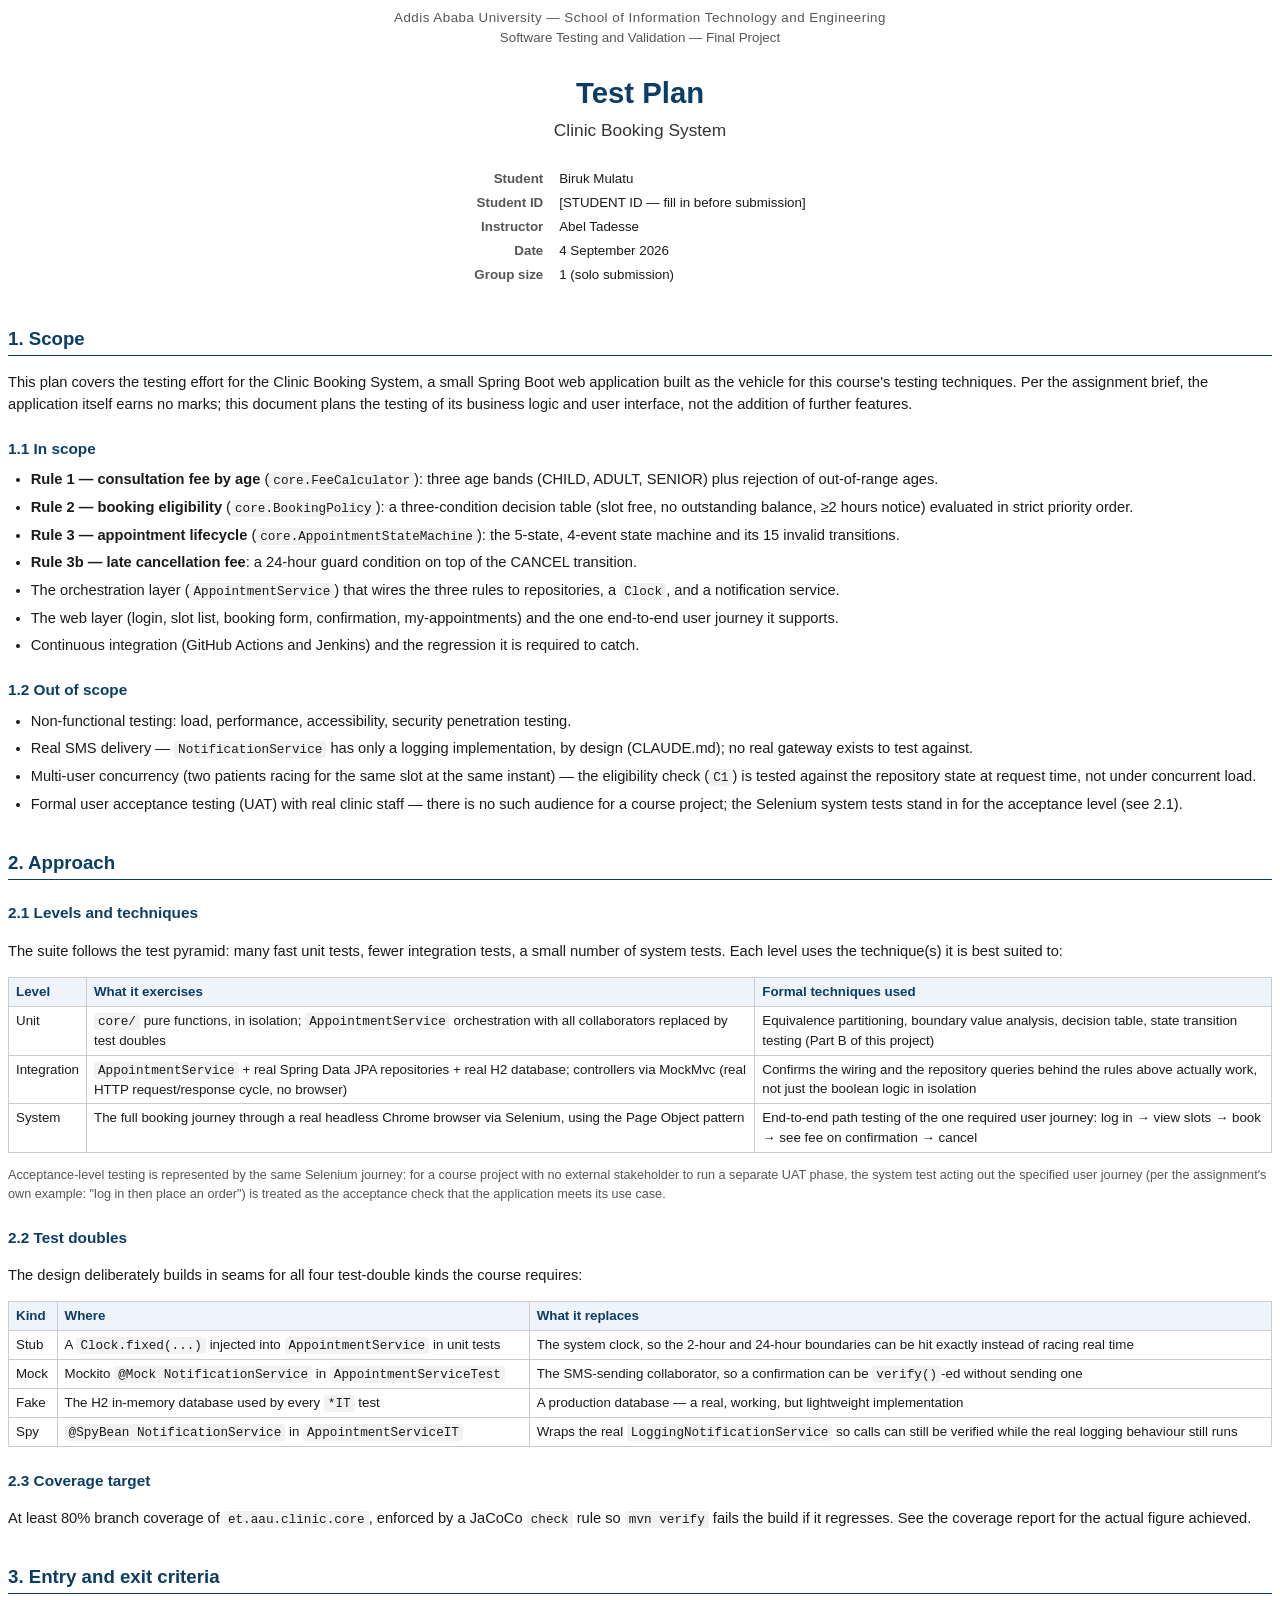
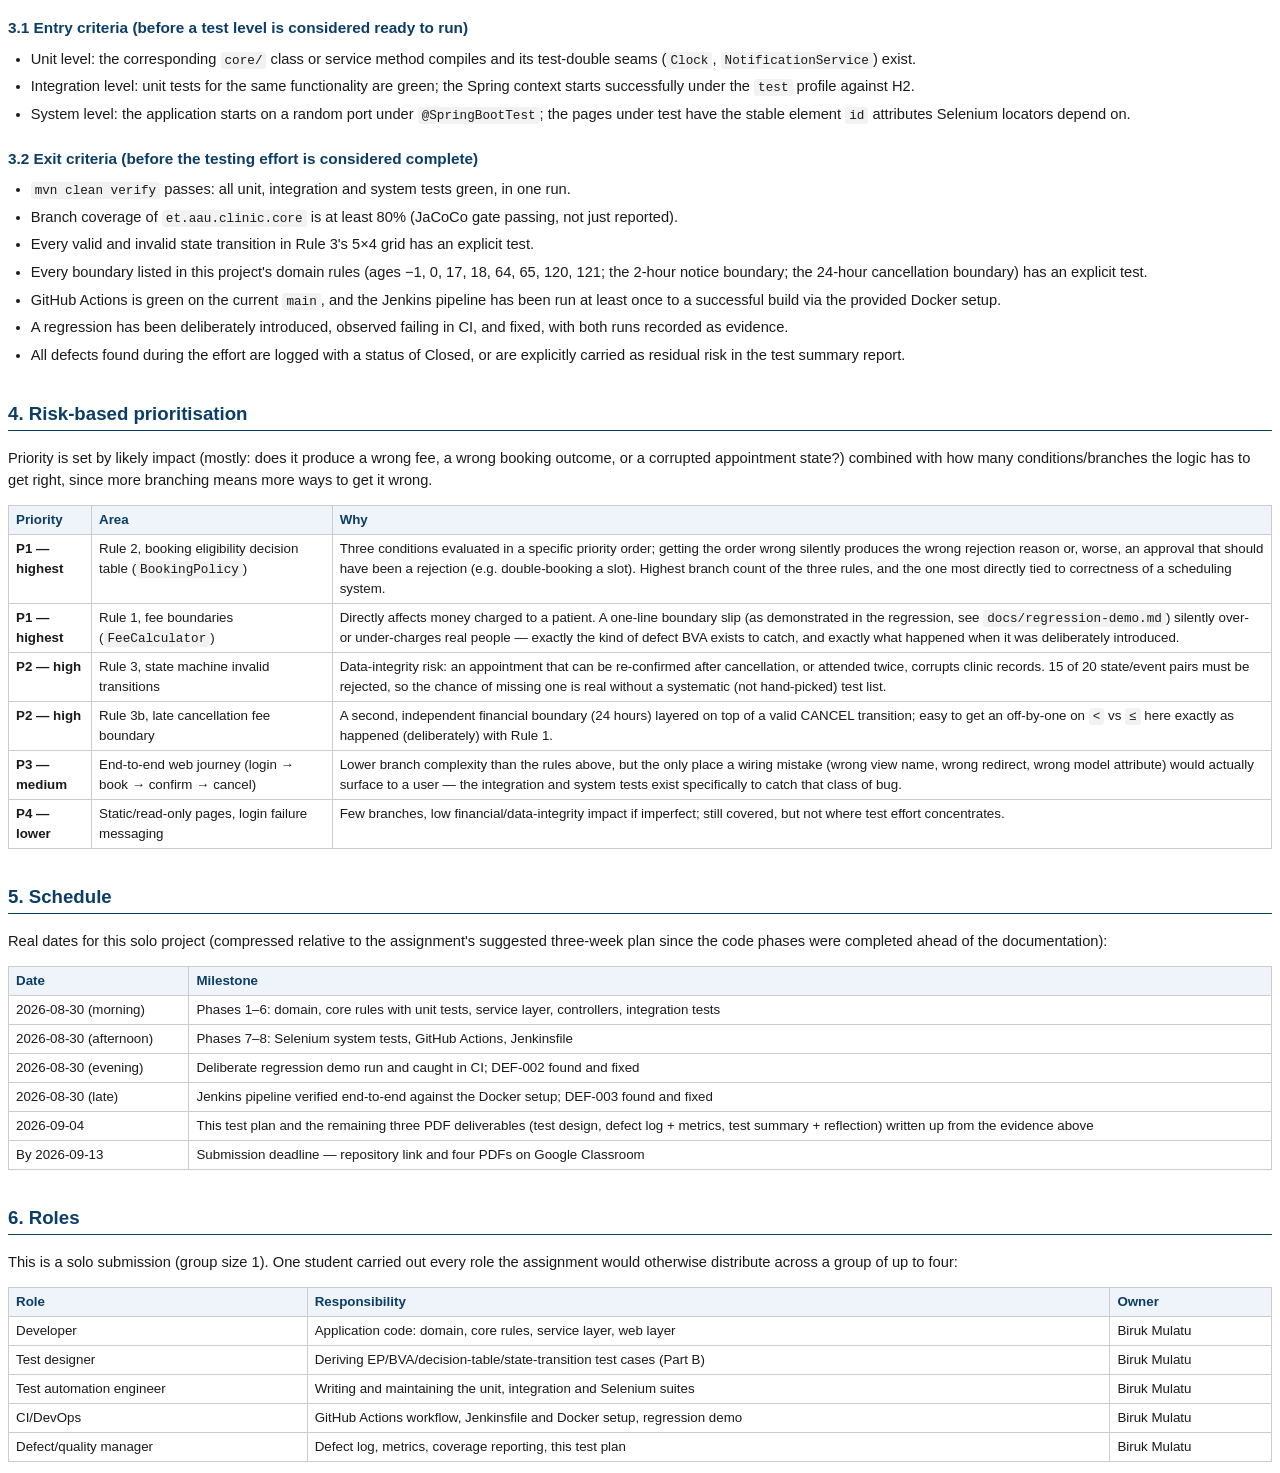
==== docs/deliverables/01-test-plan.html @ 3da09f26 "Add the four required PDF deliverables and fill in the group table Test plan, test design document, " ====
<!DOCTYPE html>
<html lang="en">
<head>
<meta charset="utf-8">
<title>Test Plan — Clinic Booking System</title>
<style>
  @page { margin: 22mm 18mm; }
  body { font-family: "Helvetica Neue", Arial, sans-serif; color: #1a1a1a; font-size: 11pt; line-height: 1.5; }
  .titleblock { text-align: center; margin-bottom: 10mm; }
  .titleblock .university { color: #555; font-size: 10pt; letter-spacing: 0.5px; }
  .titleblock .course { color: #555; font-size: 10pt; margin-bottom: 6mm; }
  .titleblock h1 { font-size: 22pt; margin: 2mm 0 1mm 0; color: #0b3d66; }
  .titleblock .subtitle { font-size: 13pt; color: #333; margin-bottom: 6mm; }
  table.meta { margin: 0 auto; border-collapse: collapse; font-size: 10pt; }
  table.meta th { text-align: right; padding: 2px 8px; color: #555; font-weight: 600; }
  table.meta td { text-align: left; padding: 2px 8px; }
  h2 { color: #0b3d66; font-size: 14pt; border-bottom: 1.5px solid #0b3d66; padding-bottom: 2px; margin-top: 9mm; }
  h3 { color: #0b3d66; font-size: 11.5pt; margin-top: 6mm; margin-bottom: 2mm; }
  table.data { border-collapse: collapse; width: 100%; margin: 3mm 0; font-size: 10pt; }
  table.data th, table.data td { border: 1px solid #ccc; padding: 4px 7px; text-align: left; vertical-align: top; }
  table.data th { background: #eef4f9; color: #0b3d66; }
  ul, ol { margin: 2mm 0; padding-left: 6mm; }
  li { margin-bottom: 1.5mm; }
  code { background: #f2f2f2; padding: 1px 4px; border-radius: 3px; font-family: "Courier New", monospace; font-size: 9.5pt; }
  .note { background: #fff9e6; border-left: 3px solid #e0b400; padding: 2mm 4mm; font-size: 10pt; margin: 3mm 0; }
  .small { font-size: 9.5pt; color: #555; }
  .page-break { page-break-before: always; }
</style>
</head>
<body>

<div class="titleblock">
  <div class="university">Addis Ababa University — School of Information Technology and Engineering</div>
  <div class="course">Software Testing and Validation — Final Project</div>
  <h1>Test Plan</h1>
  <div class="subtitle">Clinic Booking System</div>
  <table class="meta">
    <tr><th>Student</th><td>Biruk Mulatu</td></tr>
    <tr><th>Student ID</th><td>[STUDENT ID — fill in before submission]</td></tr>
    <tr><th>Instructor</th><td>Abel Tadesse</td></tr>
    <tr><th>Date</th><td>4 September 2026</td></tr>
    <tr><th>Group size</th><td>1 (solo submission)</td></tr>
  </table>
</div>

<h2>1. Scope</h2>
<p>This plan covers the testing effort for the Clinic Booking System, a small Spring Boot web
application built as the vehicle for this course's testing techniques. Per the assignment brief,
the application itself earns no marks; this document plans the testing of its business logic and
user interface, not the addition of further features.</p>

<h3>1.1 In scope</h3>
<ul>
  <li><strong>Rule 1 — consultation fee by age</strong> (<code>core.FeeCalculator</code>): three age
      bands (CHILD, ADULT, SENIOR) plus rejection of out-of-range ages.</li>
  <li><strong>Rule 2 — booking eligibility</strong> (<code>core.BookingPolicy</code>): a three-condition
      decision table (slot free, no outstanding balance, ≥2 hours notice) evaluated in strict
      priority order.</li>
  <li><strong>Rule 3 — appointment lifecycle</strong> (<code>core.AppointmentStateMachine</code>): the
      5-state, 4-event state machine and its 15 invalid transitions.</li>
  <li><strong>Rule 3b — late cancellation fee</strong>: a 24-hour guard condition on top of the
      CANCEL transition.</li>
  <li>The orchestration layer (<code>AppointmentService</code>) that wires the three rules to
      repositories, a <code>Clock</code>, and a notification service.</li>
  <li>The web layer (login, slot list, booking form, confirmation, my-appointments) and the one
      end-to-end user journey it supports.</li>
  <li>Continuous integration (GitHub Actions and Jenkins) and the regression it is required to catch.</li>
</ul>

<h3>1.2 Out of scope</h3>
<ul>
  <li>Non-functional testing: load, performance, accessibility, security penetration testing.</li>
  <li>Real SMS delivery — <code>NotificationService</code> has only a logging implementation, by
      design (CLAUDE.md); no real gateway exists to test against.</li>
  <li>Multi-user concurrency (two patients racing for the same slot at the same instant) — the
      eligibility check (<code>C1</code>) is tested against the repository state at request time,
      not under concurrent load.</li>
  <li>Formal user acceptance testing (UAT) with real clinic staff — there is no such audience for a
      course project; the Selenium system tests stand in for the acceptance level (see 2.1).</li>
</ul>

<h2>2. Approach</h2>

<h3>2.1 Levels and techniques</h3>
<p>The suite follows the test pyramid: many fast unit tests, fewer integration tests, a small number
of system tests. Each level uses the technique(s) it is best suited to:</p>
<table class="data">
  <tr><th>Level</th><th>What it exercises</th><th>Formal techniques used</th></tr>
  <tr><td>Unit</td><td><code>core/</code> pure functions, in isolation; <code>AppointmentService</code>
      orchestration with all collaborators replaced by test doubles</td>
      <td>Equivalence partitioning, boundary value analysis, decision table, state transition
      testing (Part B of this project)</td></tr>
  <tr><td>Integration</td><td><code>AppointmentService</code> + real Spring Data JPA repositories +
      real H2 database; controllers via MockMvc (real HTTP request/response cycle, no browser)</td>
      <td>Confirms the wiring and the repository queries behind the rules above actually work, not
      just the boolean logic in isolation</td></tr>
  <tr><td>System</td><td>The full booking journey through a real headless Chrome browser via
      Selenium, using the Page Object pattern</td>
      <td>End-to-end path testing of the one required user journey: log in → view slots → book →
      see fee on confirmation → cancel</td></tr>
</table>
<p class="small">Acceptance-level testing is represented by the same Selenium journey: for a
course project with no external stakeholder to run a separate UAT phase, the system test acting
out the specified user journey (per the assignment's own example: "log in then place an order")
is treated as the acceptance check that the application meets its use case.</p>

<h3>2.2 Test doubles</h3>
<p>The design deliberately builds in seams for all four test-double kinds the course requires:</p>
<table class="data">
  <tr><th>Kind</th><th>Where</th><th>What it replaces</th></tr>
  <tr><td>Stub</td><td>A <code>Clock.fixed(...)</code> injected into <code>AppointmentService</code>
      in unit tests</td><td>The system clock, so the 2-hour and 24-hour boundaries can be hit
      exactly instead of racing real time</td></tr>
  <tr><td>Mock</td><td>Mockito <code>@Mock NotificationService</code> in
      <code>AppointmentServiceTest</code></td><td>The SMS-sending collaborator, so a confirmation
      can be <code>verify()</code>-ed without sending one</td></tr>
  <tr><td>Fake</td><td>The H2 in-memory database used by every <code>*IT</code> test</td>
      <td>A production database — a real, working, but lightweight implementation</td></tr>
  <tr><td>Spy</td><td><code>@SpyBean NotificationService</code> in
      <code>AppointmentServiceIT</code></td><td>Wraps the real <code>LoggingNotificationService</code>
      so calls can still be verified while the real logging behaviour still runs</td></tr>
</table>

<h3>2.3 Coverage target</h3>
<p>At least 80% branch coverage of <code>et.aau.clinic.core</code>, enforced by a JaCoCo
<code>check</code> rule so <code>mvn verify</code> fails the build if it regresses. See the
coverage report for the actual figure achieved.</p>

<h2>3. Entry and exit criteria</h2>
<h3>3.1 Entry criteria (before a test level is considered ready to run)</h3>
<ul>
  <li>Unit level: the corresponding <code>core/</code> class or service method compiles and its
      test-double seams (<code>Clock</code>, <code>NotificationService</code>) exist.</li>
  <li>Integration level: unit tests for the same functionality are green; the Spring context
      starts successfully under the <code>test</code> profile against H2.</li>
  <li>System level: the application starts on a random port under <code>@SpringBootTest</code>;
      the pages under test have the stable element <code>id</code> attributes Selenium locators
      depend on.</li>
</ul>
<h3>3.2 Exit criteria (before the testing effort is considered complete)</h3>
<ul>
  <li><code>mvn clean verify</code> passes: all unit, integration and system tests green, in one run.</li>
  <li>Branch coverage of <code>et.aau.clinic.core</code> is at least 80% (JaCoCo gate passing, not
      just reported).</li>
  <li>Every valid and invalid state transition in Rule 3's 5×4 grid has an explicit test.</li>
  <li>Every boundary listed in this project's domain rules (ages −1, 0, 17, 18, 64, 65, 120, 121;
      the 2-hour notice boundary; the 24-hour cancellation boundary) has an explicit test.</li>
  <li>GitHub Actions is green on the current <code>main</code>, and the Jenkins pipeline has been
      run at least once to a successful build via the provided Docker setup.</li>
  <li>A regression has been deliberately introduced, observed failing in CI, and fixed, with both
      runs recorded as evidence.</li>
  <li>All defects found during the effort are logged with a status of Closed, or are explicitly
      carried as residual risk in the test summary report.</li>
</ul>

<h2>4. Risk-based prioritisation</h2>
<p>Priority is set by likely impact (mostly: does it produce a wrong fee, a wrong booking outcome,
or a corrupted appointment state?) combined with how many conditions/branches the logic has to get
right, since more branching means more ways to get it wrong.</p>
<table class="data">
  <tr><th>Priority</th><th>Area</th><th>Why</th></tr>
  <tr><td><strong>P1 — highest</strong></td><td>Rule 2, booking eligibility decision table
      (<code>BookingPolicy</code>)</td>
      <td>Three conditions evaluated in a specific priority order; getting the order wrong
      silently produces the wrong rejection reason or, worse, an approval that should have been
      a rejection (e.g. double-booking a slot). Highest branch count of the three rules, and the
      one most directly tied to correctness of a scheduling system.</td></tr>
  <tr><td><strong>P1 — highest</strong></td><td>Rule 1, fee boundaries
      (<code>FeeCalculator</code>)</td>
      <td>Directly affects money charged to a patient. A one-line boundary slip (as demonstrated
      in the regression, see <code>docs/regression-demo.md</code>) silently over- or under-charges
      real people — exactly the kind of defect BVA exists to catch, and exactly what happened when
      it was deliberately introduced.</td></tr>
  <tr><td><strong>P2 — high</strong></td><td>Rule 3, state machine invalid transitions</td>
      <td>Data-integrity risk: an appointment that can be re-confirmed after cancellation, or
      attended twice, corrupts clinic records. 15 of 20 state/event pairs must be rejected, so the
      chance of missing one is real without a systematic (not hand-picked) test list.</td></tr>
  <tr><td><strong>P2 — high</strong></td><td>Rule 3b, late cancellation fee boundary</td>
      <td>A second, independent financial boundary (24 hours) layered on top of a valid CANCEL
      transition; easy to get an off-by-one on <code>&lt;</code> vs <code>&le;</code> here exactly
      as happened (deliberately) with Rule 1.</td></tr>
  <tr><td><strong>P3 — medium</strong></td><td>End-to-end web journey (login → book → confirm →
      cancel)</td>
      <td>Lower branch complexity than the rules above, but the only place a wiring mistake
      (wrong view name, wrong redirect, wrong model attribute) would actually surface to a user —
      the integration and system tests exist specifically to catch that class of bug.</td></tr>
  <tr><td><strong>P4 — lower</strong></td><td>Static/read-only pages, login failure messaging</td>
      <td>Few branches, low financial/data-integrity impact if imperfect; still covered, but not
      where test effort concentrates.</td></tr>
</table>

<h2>5. Schedule</h2>
<p>Real dates for this solo project (compressed relative to the assignment's suggested three-week
plan since the code phases were completed ahead of the documentation):</p>
<table class="data">
  <tr><th>Date</th><th>Milestone</th></tr>
  <tr><td>2026-08-30 (morning)</td><td>Phases 1–6: domain, core rules with unit tests, service
      layer, controllers, integration tests</td></tr>
  <tr><td>2026-08-30 (afternoon)</td><td>Phases 7–8: Selenium system tests, GitHub Actions,
      Jenkinsfile</td></tr>
  <tr><td>2026-08-30 (evening)</td><td>Deliberate regression demo run and caught in CI;
      DEF-002 found and fixed</td></tr>
  <tr><td>2026-08-30 (late)</td><td>Jenkins pipeline verified end-to-end against the Docker setup;
      DEF-003 found and fixed</td></tr>
  <tr><td>2026-09-04</td><td>This test plan and the remaining three PDF deliverables (test design,
      defect log + metrics, test summary + reflection) written up from the evidence above</td></tr>
  <tr><td>By 2026-09-13</td><td>Submission deadline — repository link and four PDFs on Google
      Classroom</td></tr>
</table>

<h2>6. Roles</h2>
<p>This is a solo submission (group size 1). One student carried out every role the assignment
would otherwise distribute across a group of up to four:</p>
<table class="data">
  <tr><th>Role</th><th>Responsibility</th><th>Owner</th></tr>
  <tr><td>Developer</td><td>Application code: domain, core rules, service layer, web layer</td>
      <td>Biruk Mulatu</td></tr>
  <tr><td>Test designer</td><td>Deriving EP/BVA/decision-table/state-transition test cases (Part B)</td>
      <td>Biruk Mulatu</td></tr>
  <tr><td>Test automation engineer</td><td>Writing and maintaining the unit, integration and
      Selenium suites</td><td>Biruk Mulatu</td></tr>
  <tr><td>CI/DevOps</td><td>GitHub Actions workflow, Jenkinsfile and Docker setup, regression demo</td>
      <td>Biruk Mulatu</td></tr>
  <tr><td>Defect/quality manager</td><td>Defect log, metrics, coverage reporting, this test plan</td>
      <td>Biruk Mulatu</td></tr>
</table>

</body>
</html>
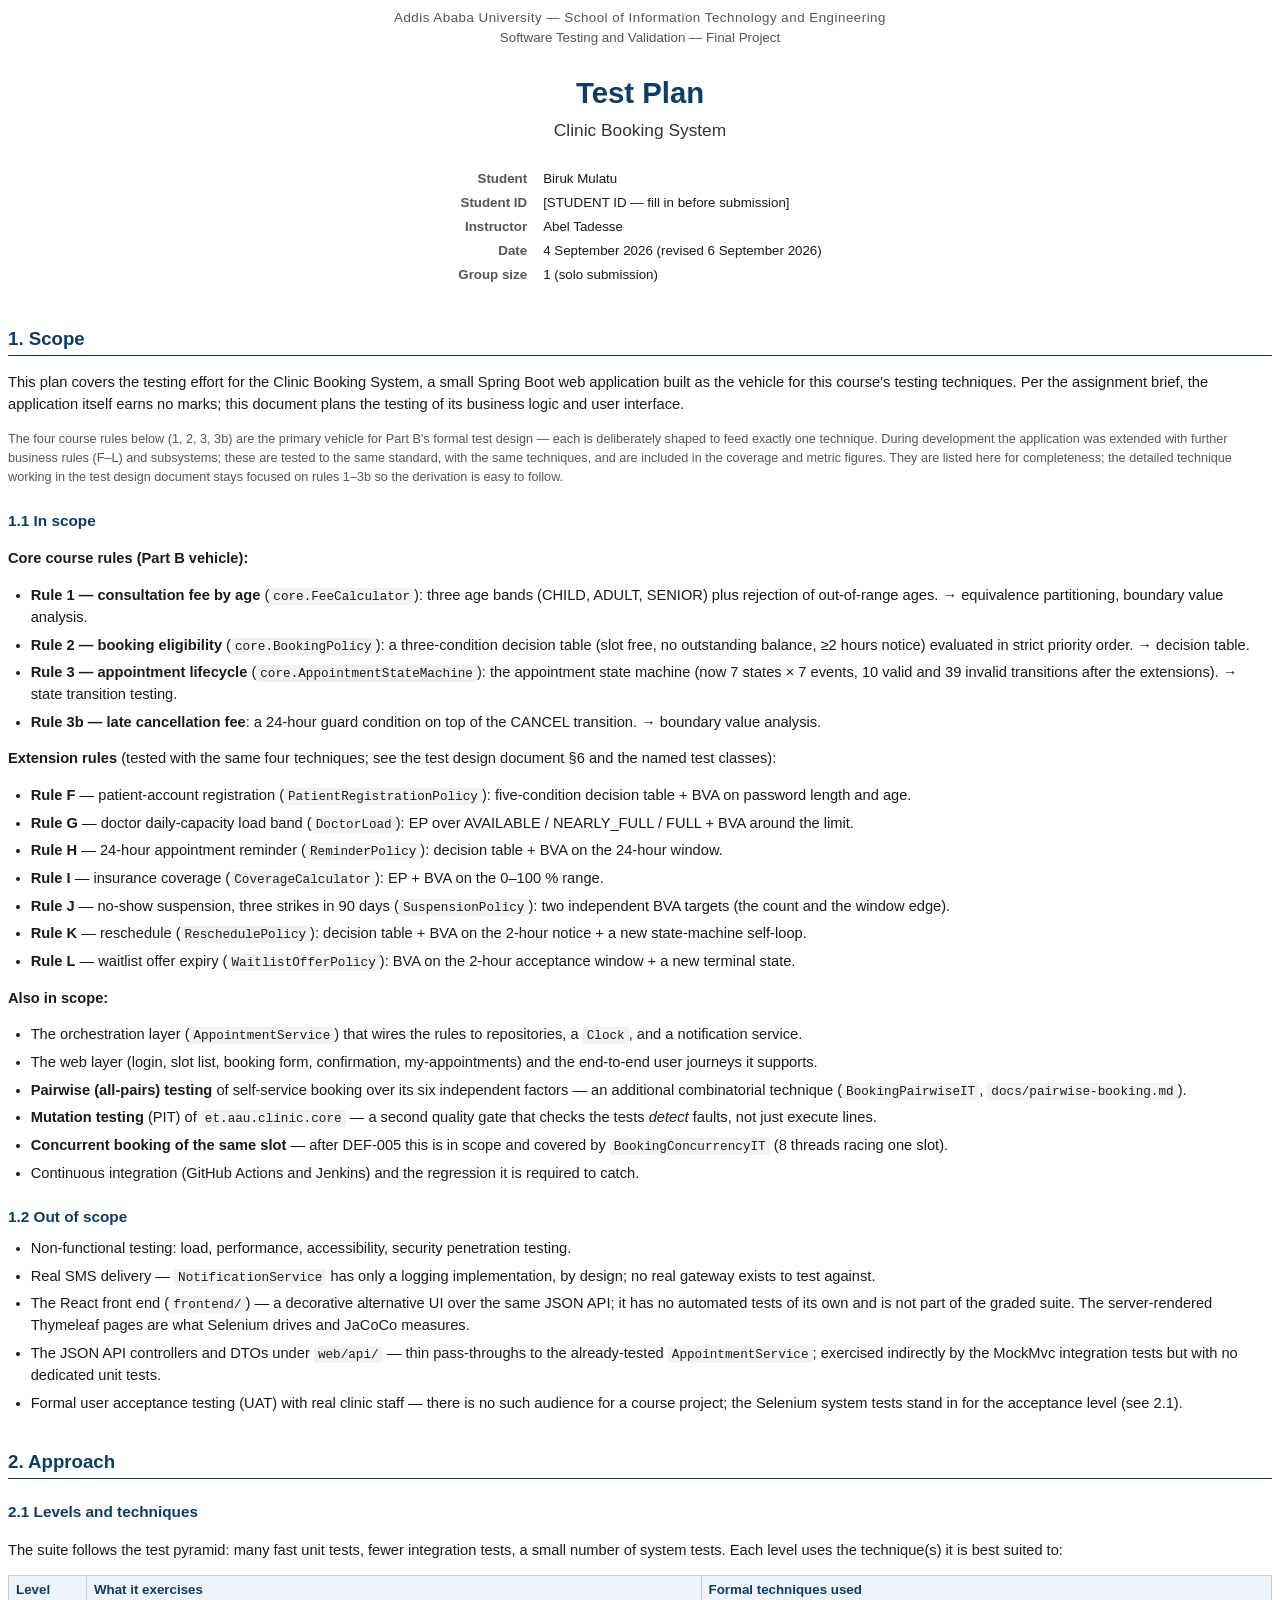
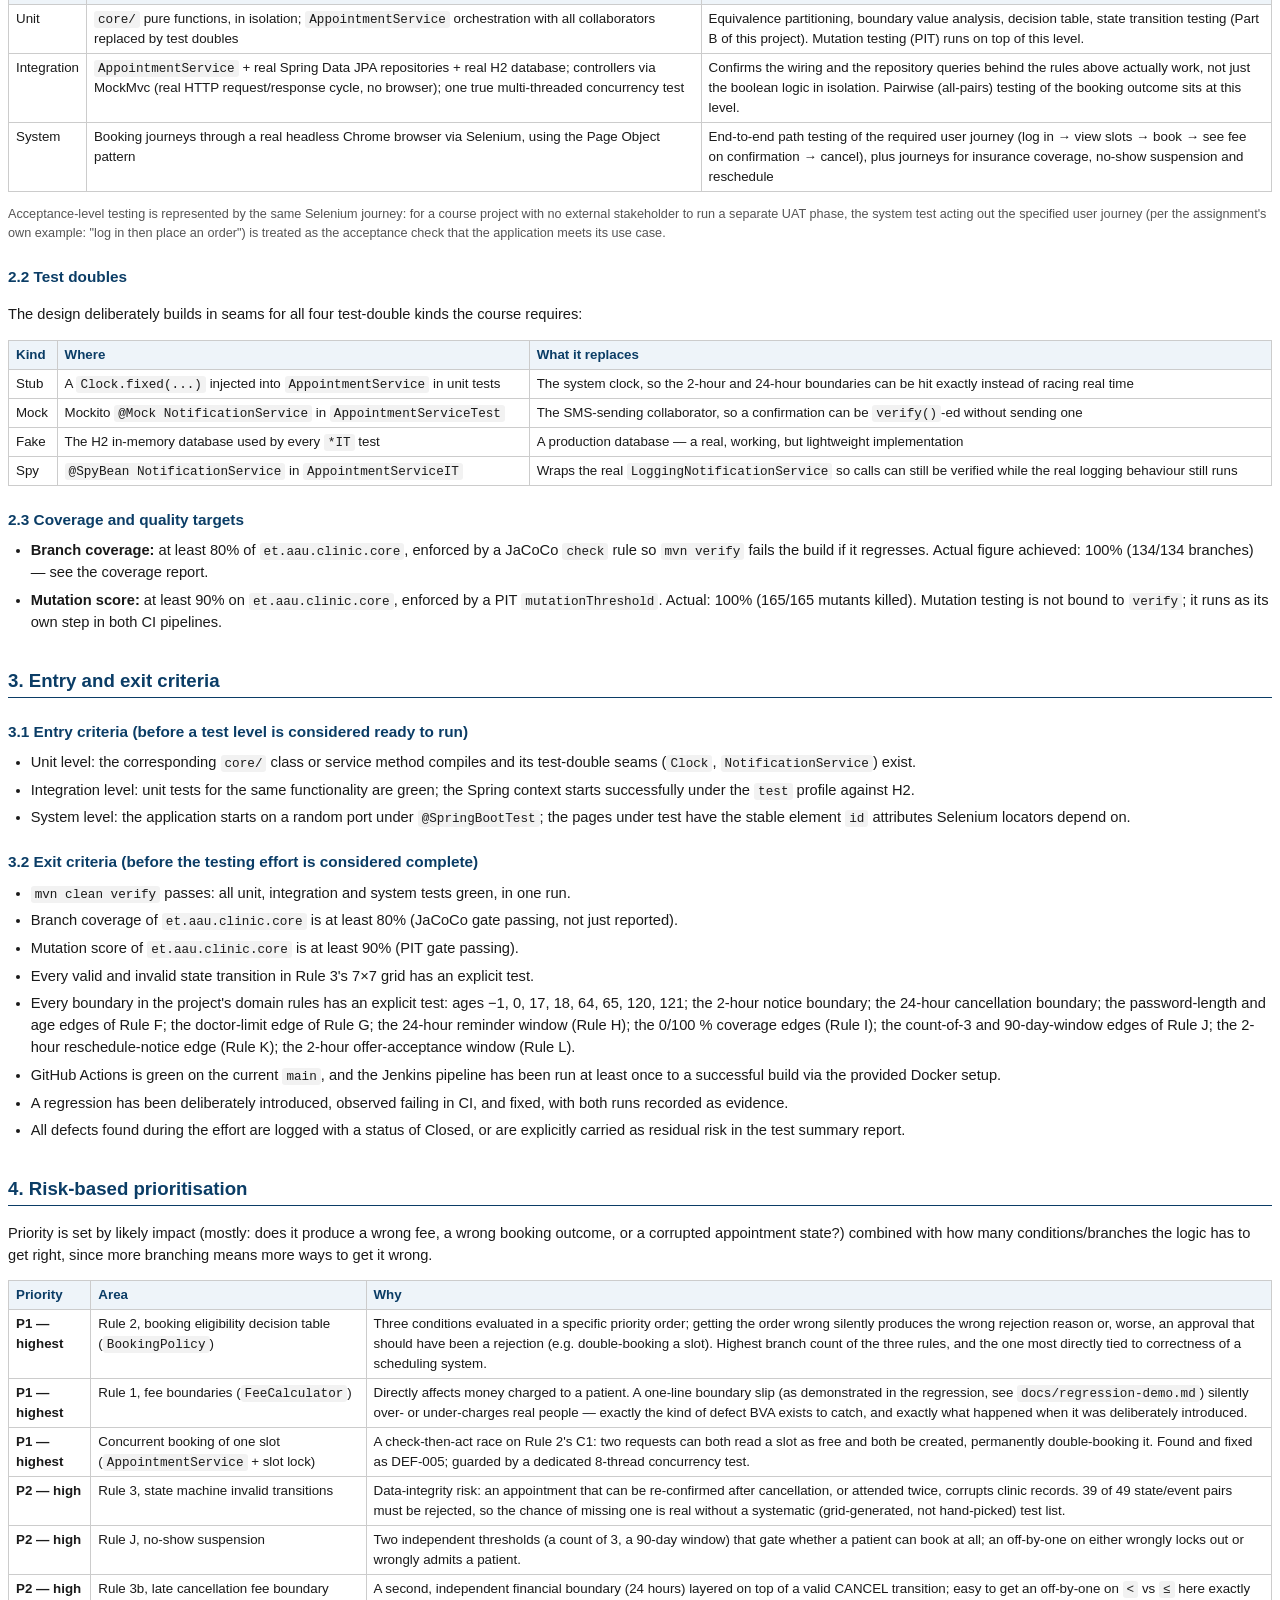
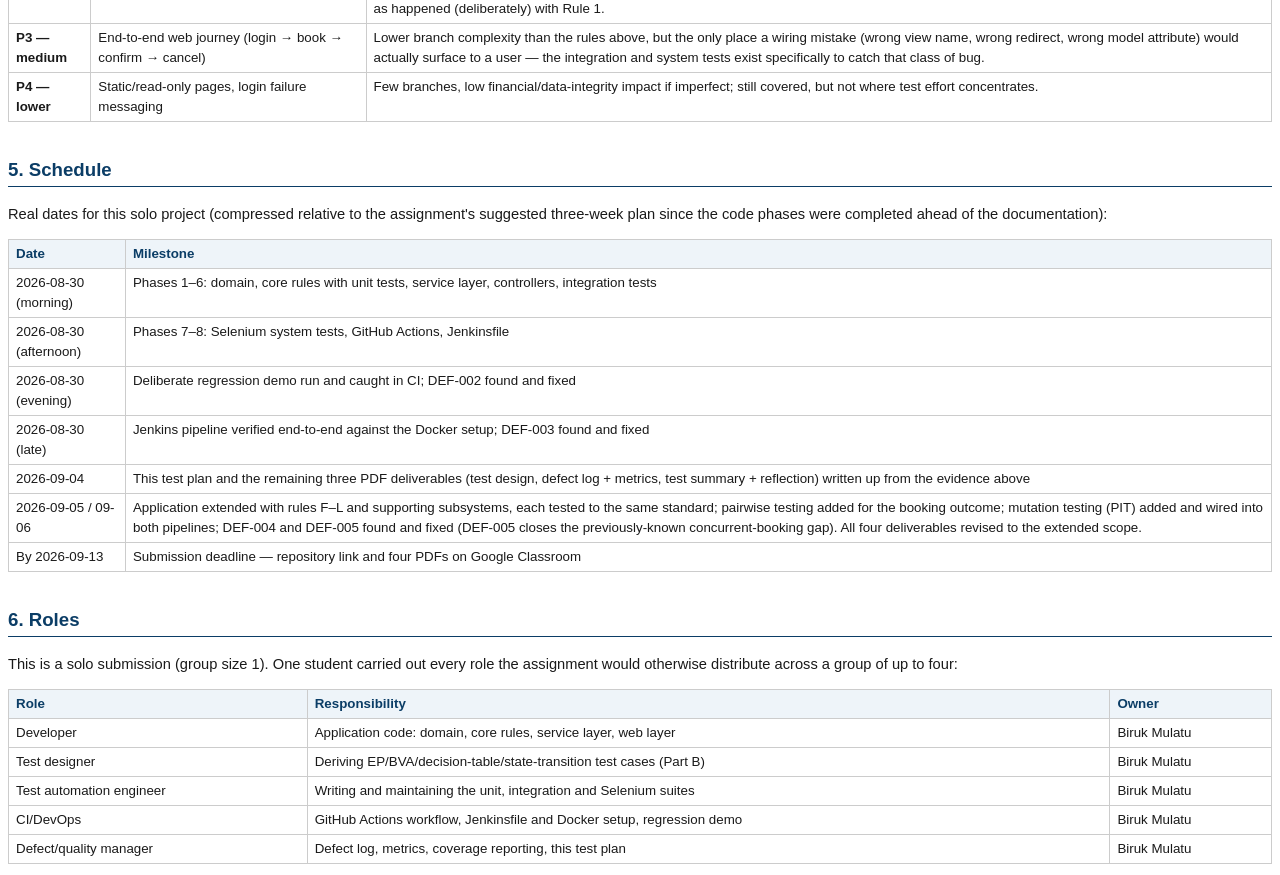
==== commit 785d8fde: "Regenerate the four PDF deliverables for the merged scope - Renumber the extension-rule test-case ID" ====
--- a/docs/deliverables/01-test-plan.html
+++ b/docs/deliverables/01-test-plan.html
@@ -38,7 +38,7 @@
     <tr><th>Student</th><td>Biruk Mulatu</td></tr>
     <tr><th>Student ID</th><td>[STUDENT ID — fill in before submission]</td></tr>
     <tr><th>Instructor</th><td>Abel Tadesse</td></tr>
-    <tr><th>Date</th><td>4 September 2026</td></tr>
+    <tr><th>Date</th><td>4 September 2026 (revised 6 September 2026)</td></tr>
     <tr><th>Group size</th><td>1 (solo submission)</td></tr>
   </table>
 </div>
@@ -47,23 +47,60 @@
 <p>This plan covers the testing effort for the Clinic Booking System, a small Spring Boot web
 application built as the vehicle for this course's testing techniques. Per the assignment brief,
 the application itself earns no marks; this document plans the testing of its business logic and
-user interface, not the addition of further features.</p>
+user interface.</p>
+<p class="small">The four course rules below (1, 2, 3, 3b) are the primary vehicle for Part B's
+formal test design — each is deliberately shaped to feed exactly one technique. During development
+the application was extended with further business rules (F–L) and subsystems; these are tested to
+the same standard, with the same techniques, and are included in the coverage and metric figures.
+They are listed here for completeness; the detailed technique working in the test design document
+stays focused on rules 1–3b so the derivation is easy to follow.</p>
 
 <h3>1.1 In scope</h3>
+<p><strong>Core course rules (Part B vehicle):</strong></p>
 <ul>
   <li><strong>Rule 1 — consultation fee by age</strong> (<code>core.FeeCalculator</code>): three age
-      bands (CHILD, ADULT, SENIOR) plus rejection of out-of-range ages.</li>
+      bands (CHILD, ADULT, SENIOR) plus rejection of out-of-range ages. → equivalence partitioning,
+      boundary value analysis.</li>
   <li><strong>Rule 2 — booking eligibility</strong> (<code>core.BookingPolicy</code>): a three-condition
       decision table (slot free, no outstanding balance, ≥2 hours notice) evaluated in strict
-      priority order.</li>
-  <li><strong>Rule 3 — appointment lifecycle</strong> (<code>core.AppointmentStateMachine</code>): the
-      5-state, 4-event state machine and its 15 invalid transitions.</li>
+      priority order. → decision table.</li>
+  <li><strong>Rule 3 — appointment lifecycle</strong> (<code>core.AppointmentStateMachine</code>):
+      the appointment state machine (now 7 states × 7 events, 10 valid and 39 invalid transitions
+      after the extensions). → state transition testing.</li>
   <li><strong>Rule 3b — late cancellation fee</strong>: a 24-hour guard condition on top of the
-      CANCEL transition.</li>
-  <li>The orchestration layer (<code>AppointmentService</code>) that wires the three rules to
+      CANCEL transition. → boundary value analysis.</li>
+</ul>
+<p><strong>Extension rules</strong> (tested with the same four techniques; see the test design
+document §6 and the named test classes):</p>
+<ul>
+  <li><strong>Rule F</strong> — patient-account registration (<code>PatientRegistrationPolicy</code>):
+      five-condition decision table + BVA on password length and age.</li>
+  <li><strong>Rule G</strong> — doctor daily-capacity load band (<code>DoctorLoad</code>): EP over
+      AVAILABLE / NEARLY_FULL / FULL + BVA around the limit.</li>
+  <li><strong>Rule H</strong> — 24-hour appointment reminder (<code>ReminderPolicy</code>): decision
+      table + BVA on the 24-hour window.</li>
+  <li><strong>Rule I</strong> — insurance coverage (<code>CoverageCalculator</code>): EP + BVA on
+      the 0–100 % range.</li>
+  <li><strong>Rule J</strong> — no-show suspension, three strikes in 90 days
+      (<code>SuspensionPolicy</code>): two independent BVA targets (the count and the window edge).</li>
+  <li><strong>Rule K</strong> — reschedule (<code>ReschedulePolicy</code>): decision table + BVA on
+      the 2-hour notice + a new state-machine self-loop.</li>
+  <li><strong>Rule L</strong> — waitlist offer expiry (<code>WaitlistOfferPolicy</code>): BVA on the
+      2-hour acceptance window + a new terminal state.</li>
+</ul>
+<p><strong>Also in scope:</strong></p>
+<ul>
+  <li>The orchestration layer (<code>AppointmentService</code>) that wires the rules to
       repositories, a <code>Clock</code>, and a notification service.</li>
-  <li>The web layer (login, slot list, booking form, confirmation, my-appointments) and the one
-      end-to-end user journey it supports.</li>
+  <li>The web layer (login, slot list, booking form, confirmation, my-appointments) and the
+      end-to-end user journeys it supports.</li>
+  <li><strong>Pairwise (all-pairs) testing</strong> of self-service booking over its six independent
+      factors — an additional combinatorial technique (<code>BookingPairwiseIT</code>,
+      <code>docs/pairwise-booking.md</code>).</li>
+  <li><strong>Mutation testing</strong> (PIT) of <code>et.aau.clinic.core</code> — a second quality
+      gate that checks the tests <em>detect</em> faults, not just execute lines.</li>
+  <li><strong>Concurrent booking of the same slot</strong> — after DEF-005 this is in scope and
+      covered by <code>BookingConcurrencyIT</code> (8 threads racing one slot).</li>
   <li>Continuous integration (GitHub Actions and Jenkins) and the regression it is required to catch.</li>
 </ul>
 
@@ -71,10 +108,13 @@
 <ul>
   <li>Non-functional testing: load, performance, accessibility, security penetration testing.</li>
   <li>Real SMS delivery — <code>NotificationService</code> has only a logging implementation, by
-      design (CLAUDE.md); no real gateway exists to test against.</li>
-  <li>Multi-user concurrency (two patients racing for the same slot at the same instant) — the
-      eligibility check (<code>C1</code>) is tested against the repository state at request time,
-      not under concurrent load.</li>
+      design; no real gateway exists to test against.</li>
+  <li>The React front end (<code>frontend/</code>) — a decorative alternative UI over the same JSON
+      API; it has no automated tests of its own and is not part of the graded suite. The
+      server-rendered Thymeleaf pages are what Selenium drives and JaCoCo measures.</li>
+  <li>The JSON API controllers and DTOs under <code>web/api/</code> — thin pass-throughs to the
+      already-tested <code>AppointmentService</code>; exercised indirectly by the MockMvc
+      integration tests but with no dedicated unit tests.</li>
   <li>Formal user acceptance testing (UAT) with real clinic staff — there is no such audience for a
       course project; the Selenium system tests stand in for the acceptance level (see 2.1).</li>
 </ul>
@@ -89,15 +129,18 @@
   <tr><td>Unit</td><td><code>core/</code> pure functions, in isolation; <code>AppointmentService</code>
       orchestration with all collaborators replaced by test doubles</td>
       <td>Equivalence partitioning, boundary value analysis, decision table, state transition
-      testing (Part B of this project)</td></tr>
+      testing (Part B of this project). Mutation testing (PIT) runs on top of this level.</td></tr>
   <tr><td>Integration</td><td><code>AppointmentService</code> + real Spring Data JPA repositories +
-      real H2 database; controllers via MockMvc (real HTTP request/response cycle, no browser)</td>
+      real H2 database; controllers via MockMvc (real HTTP request/response cycle, no browser);
+      one true multi-threaded concurrency test</td>
       <td>Confirms the wiring and the repository queries behind the rules above actually work, not
-      just the boolean logic in isolation</td></tr>
-  <tr><td>System</td><td>The full booking journey through a real headless Chrome browser via
-      Selenium, using the Page Object pattern</td>
-      <td>End-to-end path testing of the one required user journey: log in → view slots → book →
-      see fee on confirmation → cancel</td></tr>
+      just the boolean logic in isolation. Pairwise (all-pairs) testing of the booking outcome sits
+      at this level.</td></tr>
+  <tr><td>System</td><td>Booking journeys through a real headless Chrome browser via Selenium, using
+      the Page Object pattern</td>
+      <td>End-to-end path testing of the required user journey (log in → view slots → book → see fee
+      on confirmation → cancel), plus journeys for insurance coverage, no-show suspension and
+      reschedule</td></tr>
 </table>
 <p class="small">Acceptance-level testing is represented by the same Selenium journey: for a
 course project with no external stakeholder to run a separate UAT phase, the system test acting
@@ -121,10 +164,15 @@
       so calls can still be verified while the real logging behaviour still runs</td></tr>
 </table>
 
-<h3>2.3 Coverage target</h3>
-<p>At least 80% branch coverage of <code>et.aau.clinic.core</code>, enforced by a JaCoCo
-<code>check</code> rule so <code>mvn verify</code> fails the build if it regresses. See the
-coverage report for the actual figure achieved.</p>
+<h3>2.3 Coverage and quality targets</h3>
+<ul>
+  <li><strong>Branch coverage:</strong> at least 80% of <code>et.aau.clinic.core</code>, enforced by
+      a JaCoCo <code>check</code> rule so <code>mvn verify</code> fails the build if it regresses.
+      Actual figure achieved: 100% (134/134 branches) — see the coverage report.</li>
+  <li><strong>Mutation score:</strong> at least 90% on <code>et.aau.clinic.core</code>, enforced by
+      a PIT <code>mutationThreshold</code>. Actual: 100% (165/165 mutants killed). Mutation testing
+      is not bound to <code>verify</code>; it runs as its own step in both CI pipelines.</li>
+</ul>
 
 <h2>3. Entry and exit criteria</h2>
 <h3>3.1 Entry criteria (before a test level is considered ready to run)</h3>
@@ -142,9 +190,14 @@
   <li><code>mvn clean verify</code> passes: all unit, integration and system tests green, in one run.</li>
   <li>Branch coverage of <code>et.aau.clinic.core</code> is at least 80% (JaCoCo gate passing, not
       just reported).</li>
-  <li>Every valid and invalid state transition in Rule 3's 5×4 grid has an explicit test.</li>
-  <li>Every boundary listed in this project's domain rules (ages −1, 0, 17, 18, 64, 65, 120, 121;
-      the 2-hour notice boundary; the 24-hour cancellation boundary) has an explicit test.</li>
+  <li>Mutation score of <code>et.aau.clinic.core</code> is at least 90% (PIT gate passing).</li>
+  <li>Every valid and invalid state transition in Rule 3's 7×7 grid has an explicit test.</li>
+  <li>Every boundary in the project's domain rules has an explicit test: ages −1, 0, 17, 18, 64, 65,
+      120, 121; the 2-hour notice boundary; the 24-hour cancellation boundary; the password-length
+      and age edges of Rule F; the doctor-limit edge of Rule G; the 24-hour reminder window
+      (Rule H); the 0/100 % coverage edges (Rule I); the count-of-3 and 90-day-window edges of
+      Rule J; the 2-hour reschedule-notice edge (Rule K); the 2-hour offer-acceptance window
+      (Rule L).</li>
   <li>GitHub Actions is green on the current <code>main</code>, and the Jenkins pipeline has been
       run at least once to a successful build via the provided Docker setup.</li>
   <li>A regression has been deliberately introduced, observed failing in CI, and fixed, with both
@@ -171,10 +224,19 @@
       in the regression, see <code>docs/regression-demo.md</code>) silently over- or under-charges
       real people — exactly the kind of defect BVA exists to catch, and exactly what happened when
       it was deliberately introduced.</td></tr>
+  <tr><td><strong>P1 — highest</strong></td><td>Concurrent booking of one slot
+      (<code>AppointmentService</code> + slot lock)</td>
+      <td>A check-then-act race on Rule 2's C1: two requests can both read a slot as free and both
+      be created, permanently double-booking it. Found and fixed as DEF-005; guarded by a
+      dedicated 8-thread concurrency test.</td></tr>
   <tr><td><strong>P2 — high</strong></td><td>Rule 3, state machine invalid transitions</td>
       <td>Data-integrity risk: an appointment that can be re-confirmed after cancellation, or
-      attended twice, corrupts clinic records. 15 of 20 state/event pairs must be rejected, so the
-      chance of missing one is real without a systematic (not hand-picked) test list.</td></tr>
+      attended twice, corrupts clinic records. 39 of 49 state/event pairs must be rejected, so the
+      chance of missing one is real without a systematic (grid-generated, not hand-picked) test
+      list.</td></tr>
+  <tr><td><strong>P2 — high</strong></td><td>Rule J, no-show suspension</td>
+      <td>Two independent thresholds (a count of 3, a 90-day window) that gate whether a patient can
+      book at all; an off-by-one on either wrongly locks out or wrongly admits a patient.</td></tr>
   <tr><td><strong>P2 — high</strong></td><td>Rule 3b, late cancellation fee boundary</td>
       <td>A second, independent financial boundary (24 hours) layered on top of a valid CANCEL
       transition; easy to get an off-by-one on <code>&lt;</code> vs <code>&le;</code> here exactly
@@ -204,6 +266,11 @@
       DEF-003 found and fixed</td></tr>
   <tr><td>2026-09-04</td><td>This test plan and the remaining three PDF deliverables (test design,
       defect log + metrics, test summary + reflection) written up from the evidence above</td></tr>
+  <tr><td>2026-09-05 / 09-06</td><td>Application extended with rules F–L and supporting subsystems,
+      each tested to the same standard; pairwise testing added for the booking outcome; mutation
+      testing (PIT) added and wired into both pipelines; DEF-004 and DEF-005 found and fixed
+      (DEF-005 closes the previously-known concurrent-booking gap). All four deliverables revised
+      to the extended scope.</td></tr>
   <tr><td>By 2026-09-13</td><td>Submission deadline — repository link and four PDFs on Google
       Classroom</td></tr>
 </table>
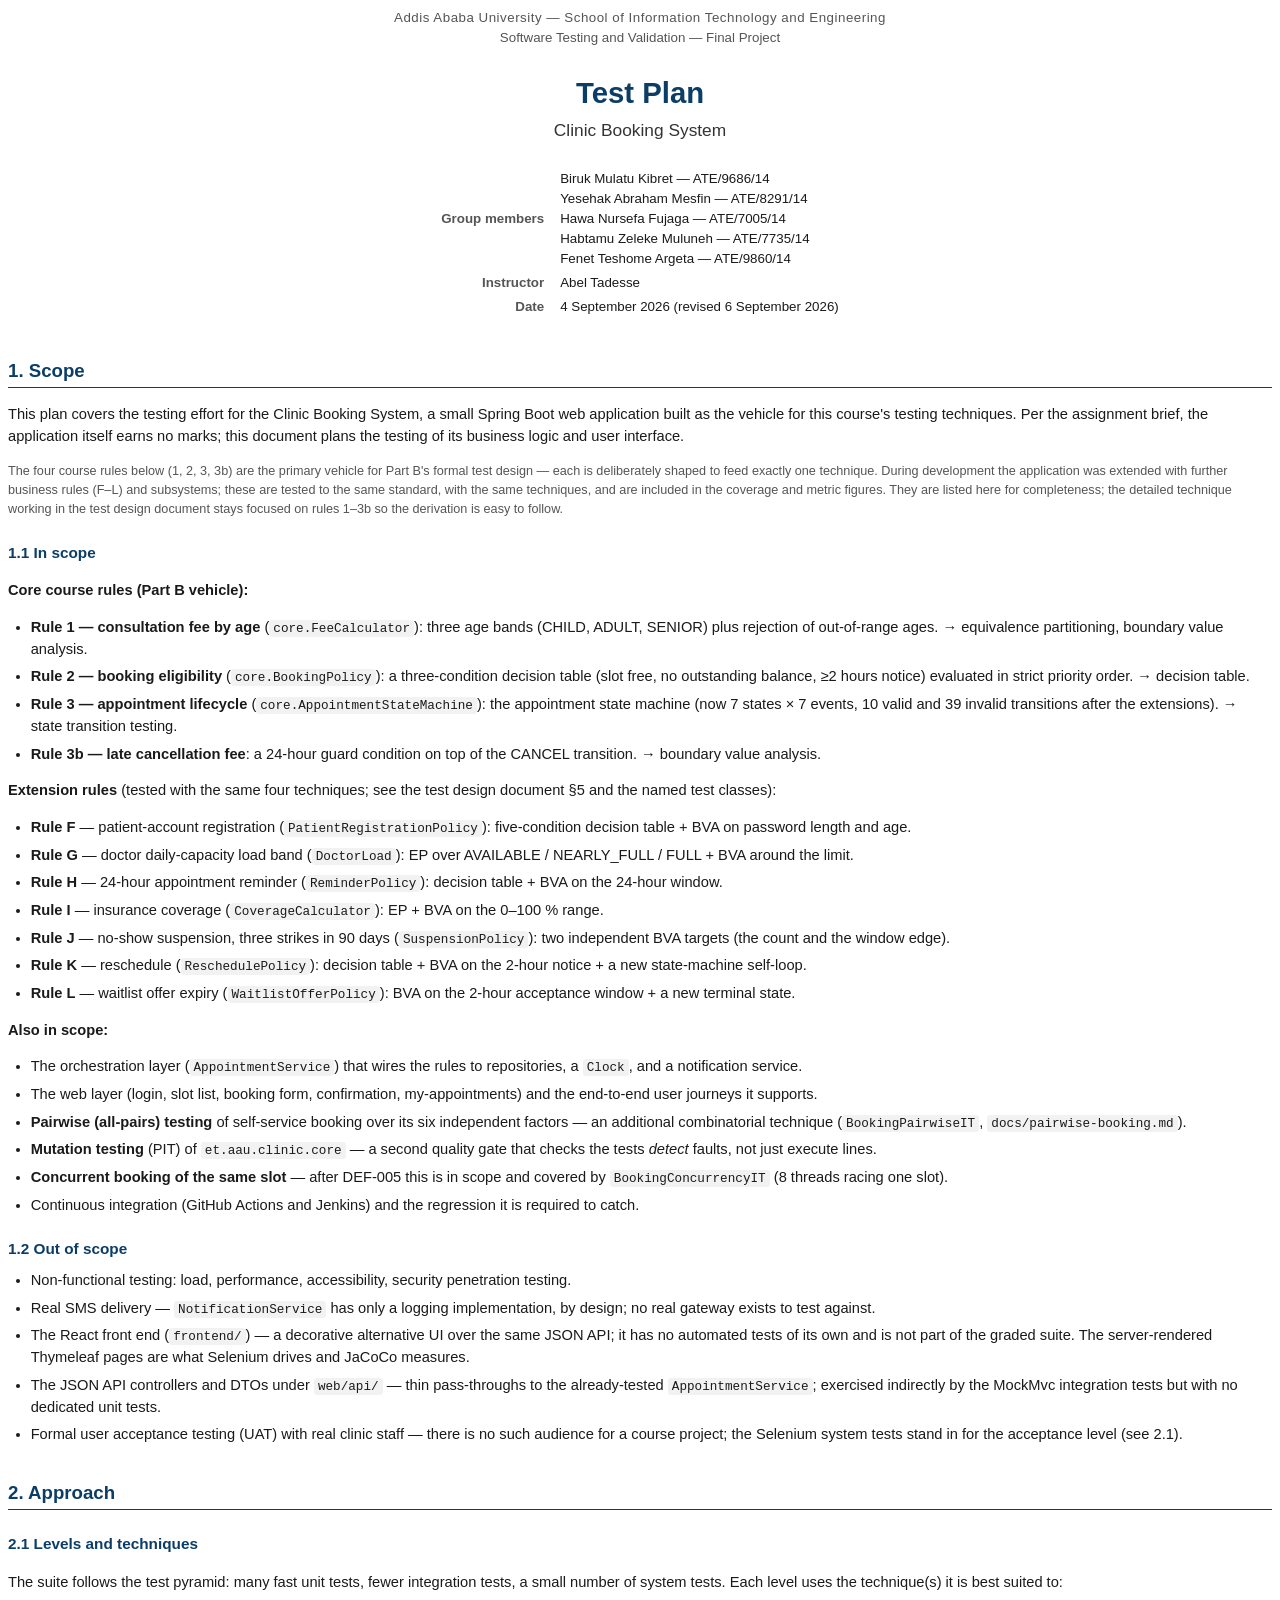
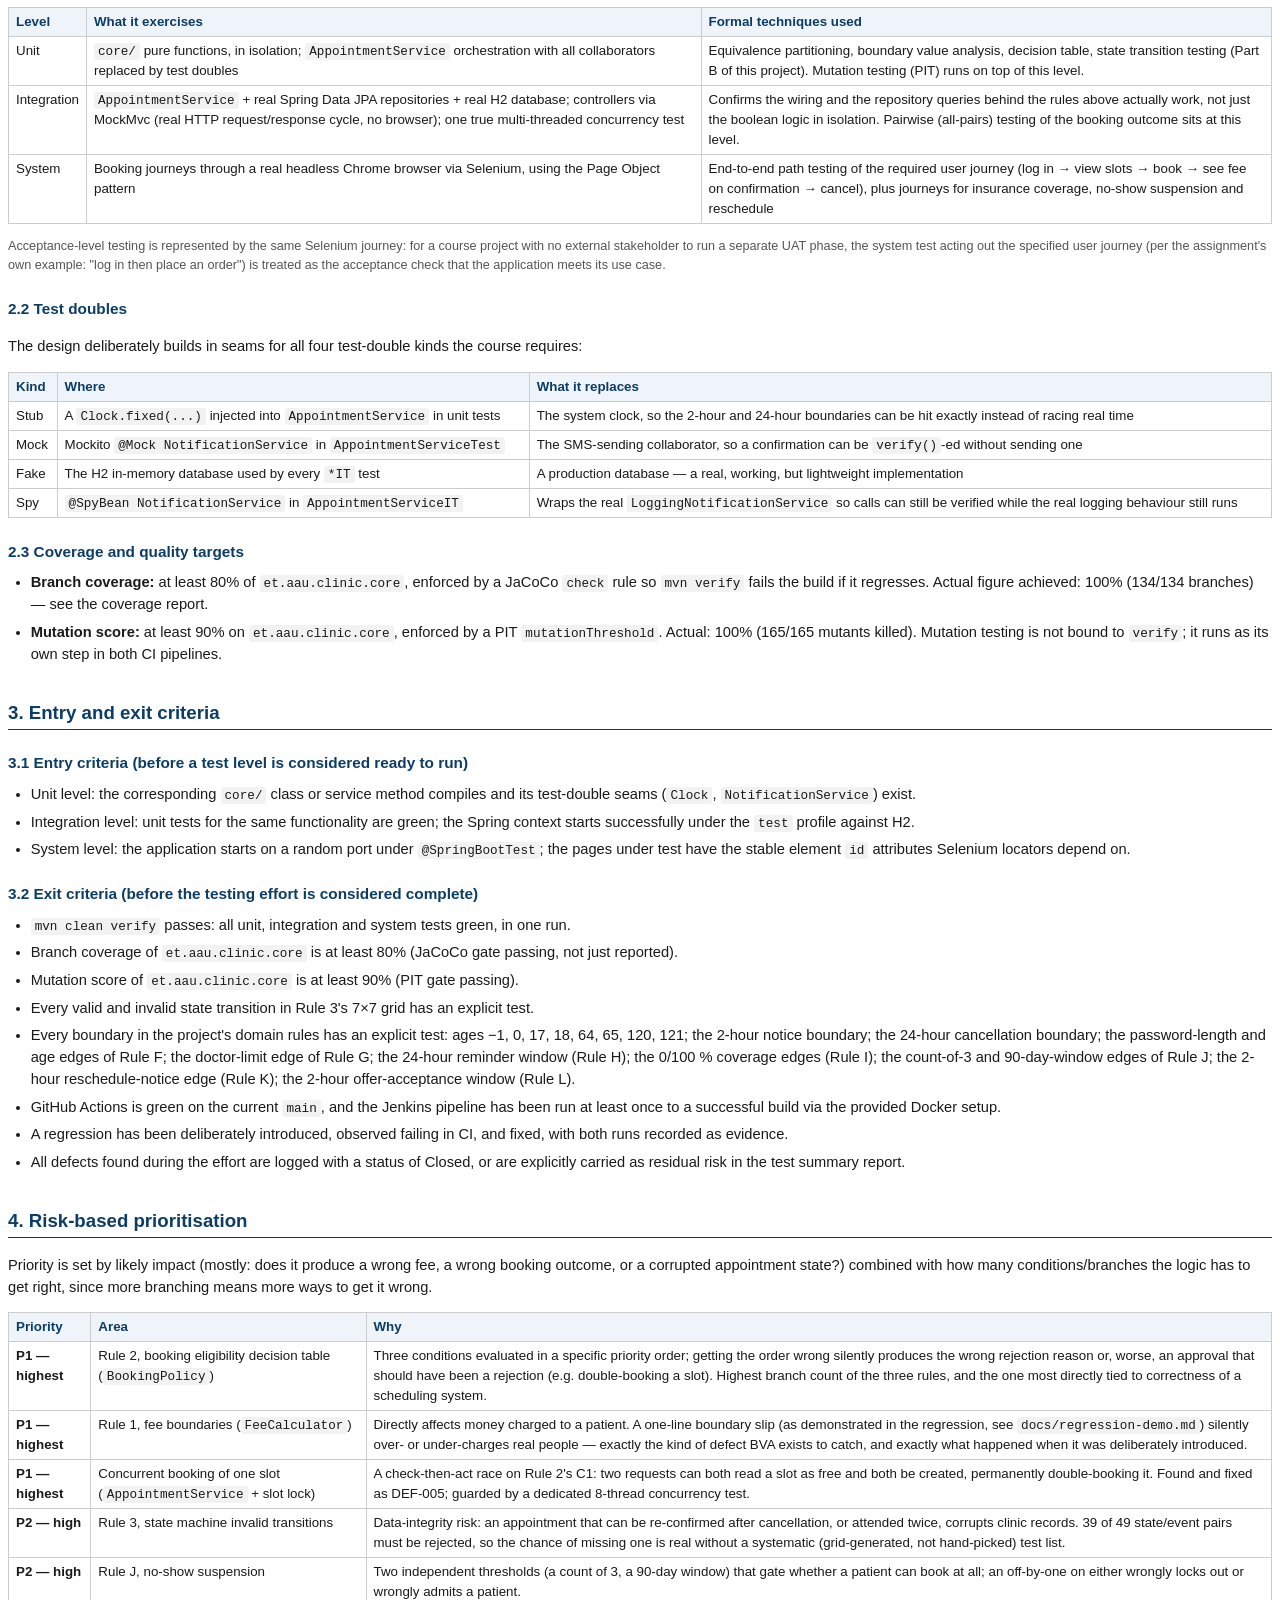
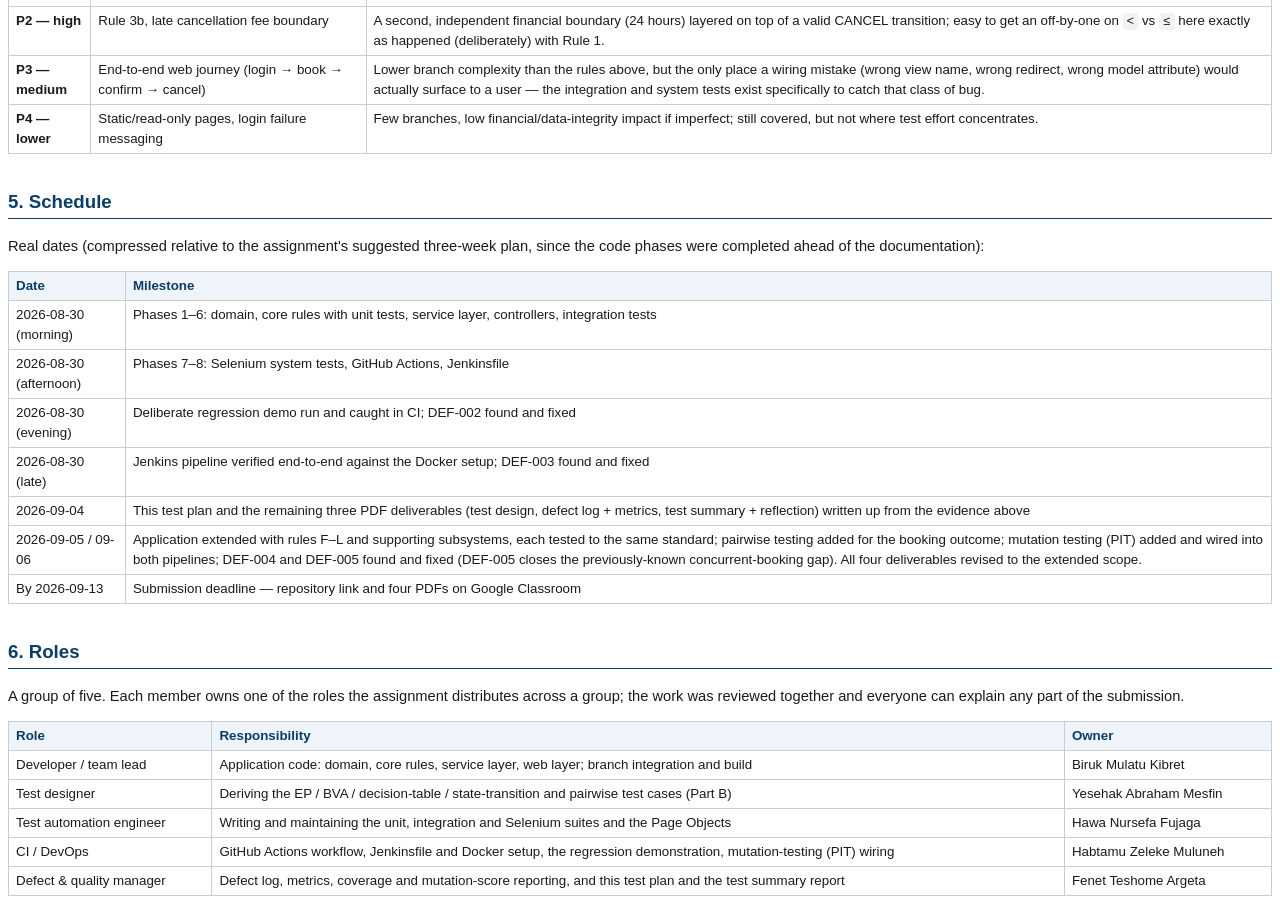
==== commit 15e9e37e: "Add the five group members and student IDs to all deliverables and the README Group of five (Biruk M" ====
--- a/docs/deliverables/01-test-plan.html
+++ b/docs/deliverables/01-test-plan.html
@@ -35,11 +35,15 @@
   <h1>Test Plan</h1>
   <div class="subtitle">Clinic Booking System</div>
   <table class="meta">
-    <tr><th>Student</th><td>Biruk Mulatu</td></tr>
-    <tr><th>Student ID</th><td>[STUDENT ID — fill in before submission]</td></tr>
+    <tr><th>Group members</th><td>
+      Biruk Mulatu Kibret &mdash; ATE/9686/14<br>
+      Yesehak Abraham Mesfin &mdash; ATE/8291/14<br>
+      Hawa Nursefa Fujaga &mdash; ATE/7005/14<br>
+      Habtamu Zeleke Muluneh &mdash; ATE/7735/14<br>
+      Fenet Teshome Argeta &mdash; ATE/9860/14
+    </td></tr>
     <tr><th>Instructor</th><td>Abel Tadesse</td></tr>
     <tr><th>Date</th><td>4 September 2026 (revised 6 September 2026)</td></tr>
-    <tr><th>Group size</th><td>1 (solo submission)</td></tr>
   </table>
 </div>
 
@@ -71,7 +75,7 @@
       CANCEL transition. → boundary value analysis.</li>
 </ul>
 <p><strong>Extension rules</strong> (tested with the same four techniques; see the test design
-document §6 and the named test classes):</p>
+document §5 and the named test classes):</p>
 <ul>
   <li><strong>Rule F</strong> — patient-account registration (<code>PatientRegistrationPolicy</code>):
       five-condition decision table + BVA on password length and age.</li>
@@ -252,8 +256,8 @@
 </table>
 
 <h2>5. Schedule</h2>
-<p>Real dates for this solo project (compressed relative to the assignment's suggested three-week
-plan since the code phases were completed ahead of the documentation):</p>
+<p>Real dates (compressed relative to the assignment's suggested three-week plan, since the code
+phases were completed ahead of the documentation):</p>
 <table class="data">
   <tr><th>Date</th><th>Milestone</th></tr>
   <tr><td>2026-08-30 (morning)</td><td>Phases 1–6: domain, core rules with unit tests, service
@@ -276,20 +280,25 @@
 </table>
 
 <h2>6. Roles</h2>
-<p>This is a solo submission (group size 1). One student carried out every role the assignment
-would otherwise distribute across a group of up to four:</p>
+<p>A group of five. Each member owns one of the roles the assignment distributes across a group;
+the work was reviewed together and everyone can explain any part of the submission.</p>
 <table class="data">
   <tr><th>Role</th><th>Responsibility</th><th>Owner</th></tr>
-  <tr><td>Developer</td><td>Application code: domain, core rules, service layer, web layer</td>
-      <td>Biruk Mulatu</td></tr>
-  <tr><td>Test designer</td><td>Deriving EP/BVA/decision-table/state-transition test cases (Part B)</td>
-      <td>Biruk Mulatu</td></tr>
+  <tr><td>Developer / team lead</td><td>Application code: domain, core rules, service layer, web
+      layer; branch integration and build</td>
+      <td>Biruk Mulatu Kibret</td></tr>
+  <tr><td>Test designer</td><td>Deriving the EP / BVA / decision-table / state-transition and
+      pairwise test cases (Part B)</td>
+      <td>Yesehak Abraham Mesfin</td></tr>
   <tr><td>Test automation engineer</td><td>Writing and maintaining the unit, integration and
-      Selenium suites</td><td>Biruk Mulatu</td></tr>
-  <tr><td>CI/DevOps</td><td>GitHub Actions workflow, Jenkinsfile and Docker setup, regression demo</td>
-      <td>Biruk Mulatu</td></tr>
-  <tr><td>Defect/quality manager</td><td>Defect log, metrics, coverage reporting, this test plan</td>
-      <td>Biruk Mulatu</td></tr>
+      Selenium suites and the Page Objects</td>
+      <td>Hawa Nursefa Fujaga</td></tr>
+  <tr><td>CI / DevOps</td><td>GitHub Actions workflow, Jenkinsfile and Docker setup, the regression
+      demonstration, mutation-testing (PIT) wiring</td>
+      <td>Habtamu Zeleke Muluneh</td></tr>
+  <tr><td>Defect &amp; quality manager</td><td>Defect log, metrics, coverage and mutation-score
+      reporting, and this test plan and the test summary report</td>
+      <td>Fenet Teshome Argeta</td></tr>
 </table>
 
 </body>
